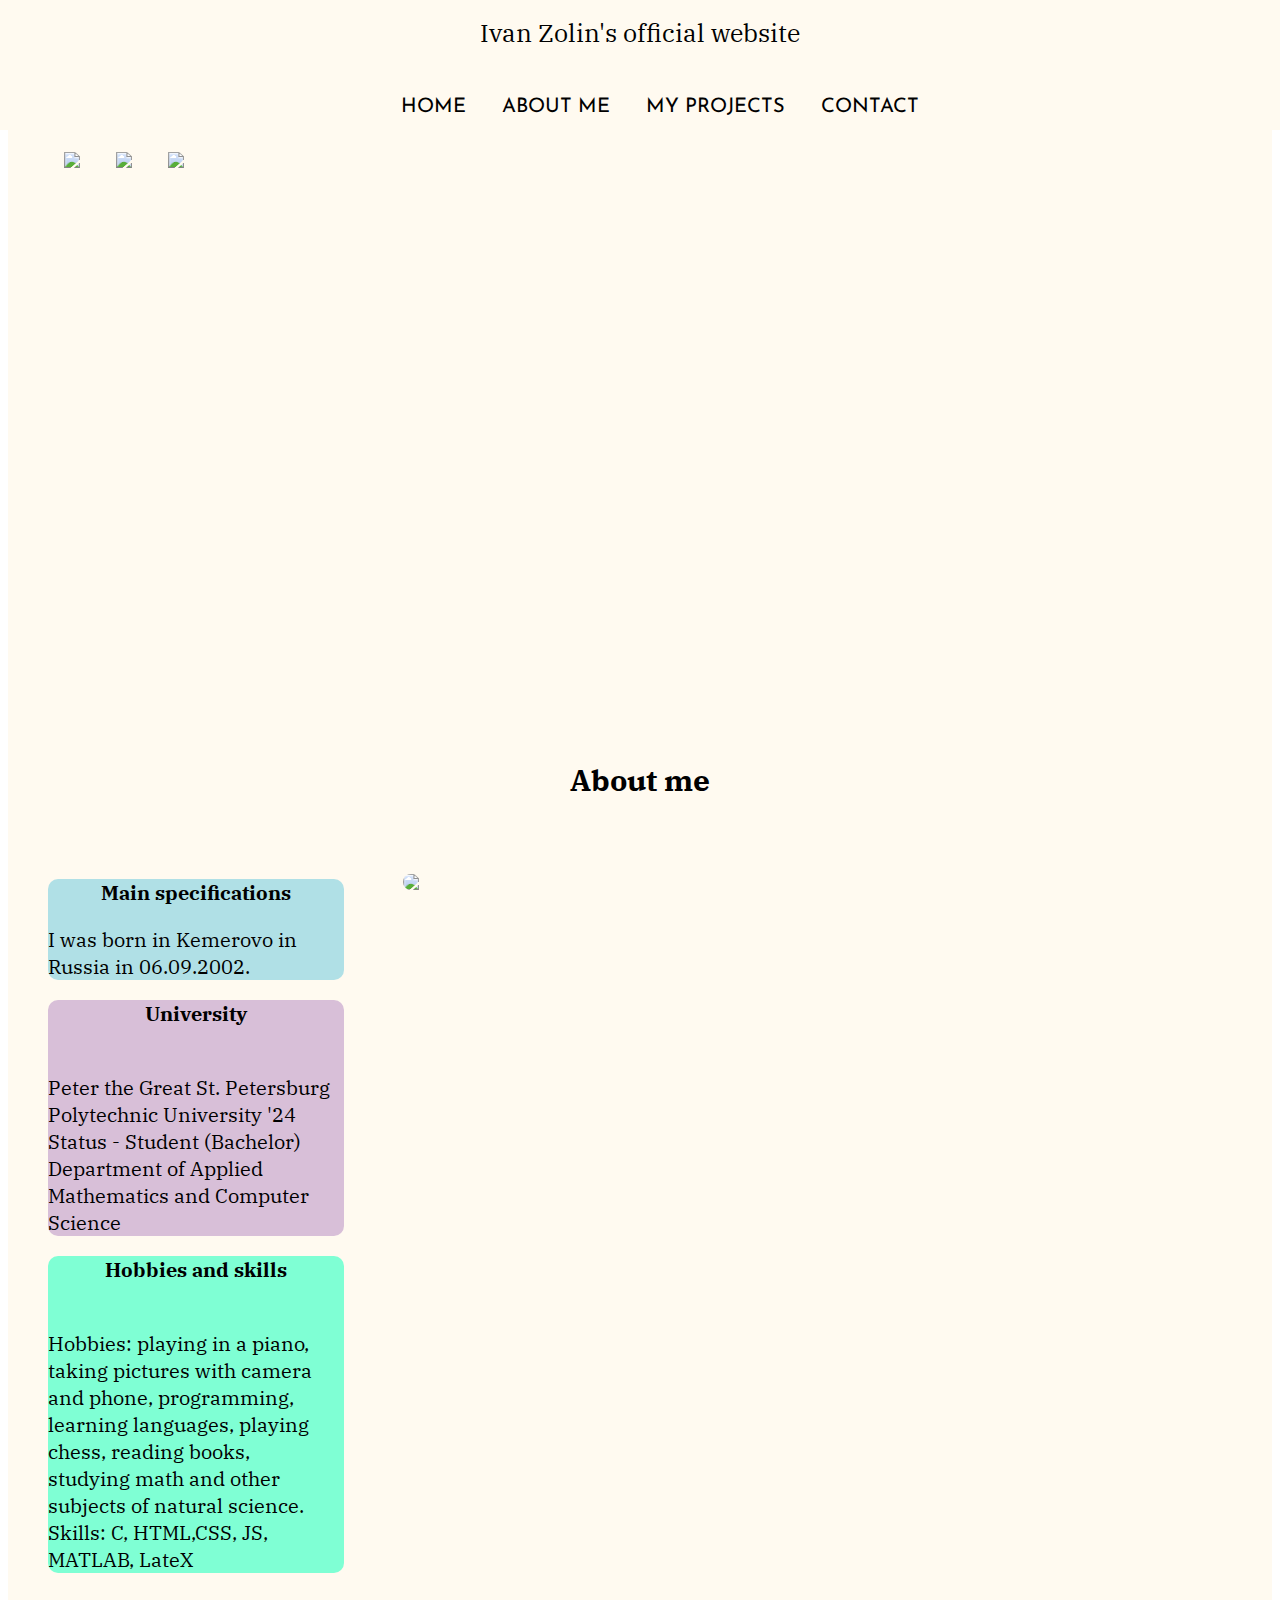
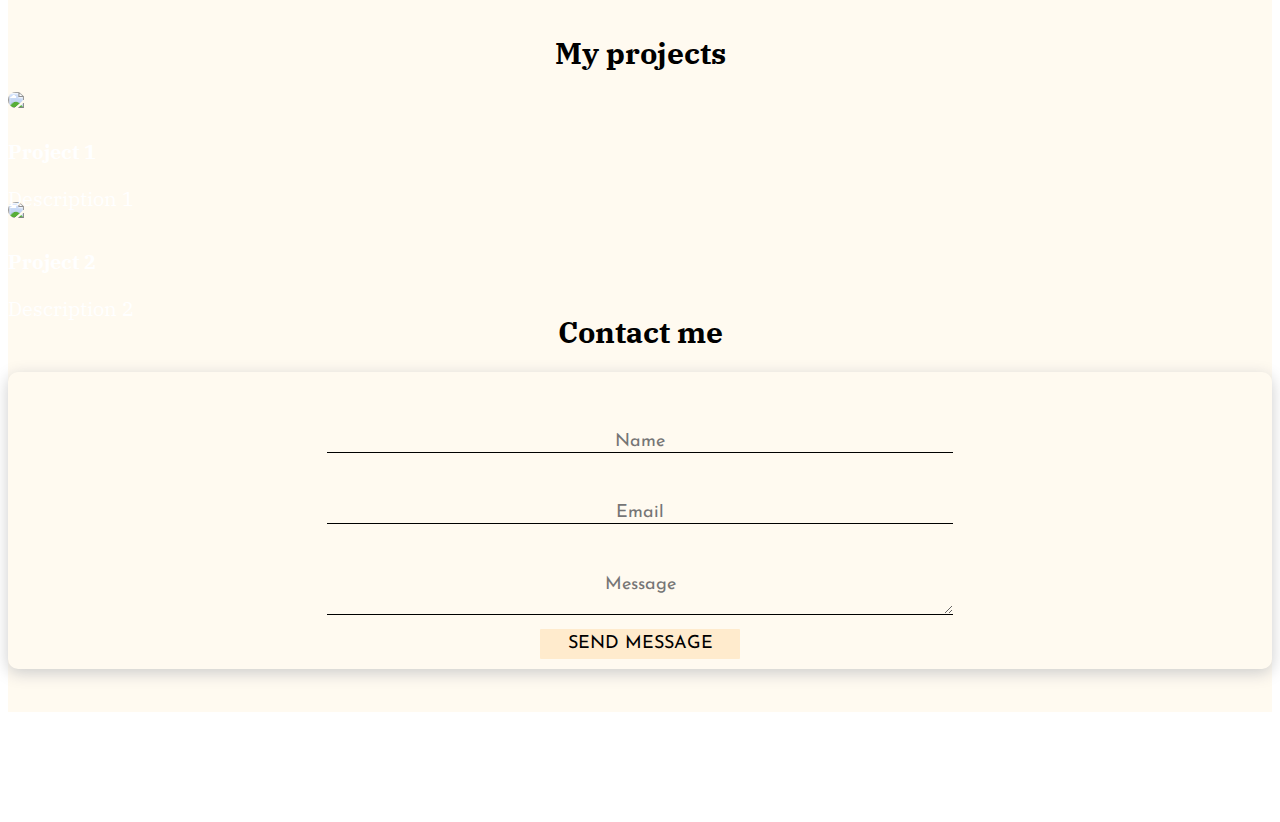
==== index.html @ 439a986a "first commit" ====
<!DOCTYPE html>
<html lang="en">
<head>
    <meta charset="UTF-8">
    <link rel="stylesheet" href="style.css">
    <title>Ivan Zolin</title>
    <link rel="preconnect" href="https://fonts.googleapis.com">
    <link rel="preconnect" href="https://fonts.gstatic.com" crossorigin>
    <link href="https://fonts.googleapis.com/css2?family=Josefin+Sans:wght@200;400&display=swap" rel="stylesheet">
    <link href="https://fonts.googleapis.com/css2?family=Josefin+Sans:wght@200;400&family=Red+Hat+Display&display=swap" rel="stylesheet">
    <link href="https://fonts.googleapis.com/css2?family=IBM+Plex+Serif:wght@300&family=Josefin+Sans:wght@200;400&family=Red+Hat+Display&display=swap" rel="stylesheet">
    <link rel="preconnect" href="https://fonts.googleapis.com">
    <link rel="preconnect" href="https://fonts.gstatic.com" crossorigin>
    <link href="https://fonts.googleapis.com/css2?family=IBM+Plex+Serif:ital,wght@1,600&family=Josefin+Sans:wght@200;400&family=Red+Hat+Display&display=swap" rel="stylesheet">
    <link href="https://fonts.googleapis.com/css2?family=IBM+Plex+Serif:ital,wght@1,600&family=Josefin+Sans:wght@200;400&family=Merriweather&family=Red+Hat+Display&display=swap" rel="stylesheet">
</head>
<body>

<!--<h2>About me</h2>-->
<div class="wrapper">
    <section class = "header lock-padding">
        <!--    <h1 >Ivan Zolin's official website</h1>-->
        <div class = "name-link">
            <li><a data-goto=".cover-image" href="">Ivan Zolin's official website</a></li>
        </div>

        <nav>
            <div class="nav-links">
                <ul>
                    <li><a data-goto=".cover-image" href = "#">HOME</a></li>
                    <li><a data-goto=".about-me" href = "#" class="about link">ABOUT ME</a></li>
                    <li><a data-goto=".my-projects" href = "#">MY PROJECTS</a></li>
                    <li><a data-goto=".contact-me" href = "#">CONTACT</a></li>
                </ul>
            </div>
        </nav>
        <hr class="hr-line">
    </section>
    <section class="cover-image">
        <div class="social-networks">
            <ul>
                <li><a href = "https://github.com/IMZolin"><img src="images/github.png" width="30"/></a></li>
                <li><a href = "https://www.instagram.com/zolin5269/" ><img src = "images/instagram.png" width="30"/></a></li>
                <li><a href = "https://twitter.com/zolin5269"><img src="images/twitter.png" width="30"></a></li>
            </ul>
        </div>
    </section>
    <section class="about-me">
        <h1 class="title-about-me"> About me </h1>
        <div class="inf-about">
        <img class="img-sea" src="images/sea.jpg" width="70%%" align="right" />
                <div class="born">
                    <h3 class="about-me-born">Main specifications</h3>
                I was born in Kemerovo in Russia in 06.09.2002.
                </div>
                <div class="university">
                    <h3 class="about-me-university">University</h3>
                <br/>Peter the Great St. Petersburg Polytechnic University '24<br/>Status - Student (Bachelor)<br/>Department of Applied Mathematics and Computer Science
                </div>
                <div class="hobbies-skills">
                    <h3 class="about-me-hobbies-skills">Hobbies and skills</h3>
                    <br/>
                    Hobbies: playing in a piano, taking pictures with camera and phone, programming,
                    <br/>
                    learning languages, playing chess, reading books,
                    <br/>
                    studying math and other subjects of natural science.
                    <br/>
                    Skills: C, HTML,CSS, JS, MATLAB, LateX
                </div>
        </div>

    </section>
    <section class="my-projects">
        <h1 class="title-my-projects"> My projects </h1>
        <div class="name-my-projects">
            <div class="name-my-projects freelancer">
                <img class="img-projects freelancer" src="images/freelancer.jpg" />
                <div class ="img-projects_overlay freelancer">
                    <div class = "title-projects freelancer" >Project 1</div>
                    <p class = "description-projects freelancer">Description 1</p>
                </div>
            </div>

            <div class="name-my-projects engine">
                <img class="img-projects engine" src="images/engine.jpg"  />
                <div class ="img-projects_overlay engine">
                    <div class = "title-projects engine" >Project 2</div>
                    <p class = "description-projects engine">Description 2</p>
                </div>
            </div>
        </div>
    </section>
    <section class="contact-me">
        <h1 class="title-contact-me"> Contact me </h1>
        <div class="box">
            <form>
                <input type="text" name="name" class="form-control" placeholder="Name" required="required">
                <label class="form-label">Enter your name</label><br/>
                <input type="email" name="email" class="form-control" placeholder="Email"  required="required">
                <label class="form-label">Enter your email</label><br/>
                <textarea name="message" class="form-control" placeholder="Message" required="required"></textarea>
                <label class="form-label">Message</label><br/>
                <input type="submit" name="" class="form-control submit" value="SEND MESSAGE">
            </form>
        </div>
    </section>
</div>



<script src="script.js"></script>
</body>
</html>
---- style.css ----
/******************************************************* Home **********************************************/

body.lock{
    overflow: hidden;
}
.wrapper{
    background-color: floralwhite;
}

.name-link{
    text-align: center;
}
.name-link li{
    list-style: none;

    display: inline-block;
    padding: 1rem;

}
.name-link li a{
    color: black;
    text-decoration: none;
    font-size: 25px;
    font-family: 'IBM Plex Serif', serif;
    padding: 10px;
}

.header{
    top:0;
    left:0;
    height: 130px;
    width: 100%;
    position: fixed;
   background-color: floralwhite;
}
.nav-links{
    text-align: center;
    width:100%;
}
.nav-links ul li{
    list-style: none;

    display: inline-block;
    padding: 1rem;
}

.nav-links ul li a{
    color: black;
    text-decoration: none;
    font-size: 20px;
    font-family: 'Josefin Sans', serif;
}

.nav-links ul li::after{
    content:'';
    width: 0%;
    height: 2px;
    background: black;
    display:block;
    margin:auto;
    transition:0.5s;
}

.nav-links ul li:hover:after{
    width: 100%;
}

.hr-line {

    padding: 0;
    height: 0;
    border: none;

}
.cover-image
{
    background: url("images/cover.jpg");
    background-position: center;
    background-attachment: fixed;

    /*-webkit-background-size: cover;*/
    -moz-background-size: cover;
    -o-background-size: cover;
    background-size: cover;
    display:flex;
    margin-top: 120px;

    height: 620px;
    width:100%;
    left: 0;
    right: 0;
}

/******************************************************* About me **********************************************/
.social-networks{
    /*text-align: center;*/
    bottom:10px;
}
.social-networks ul li{
    list-style: none;
    display: inline-block;
    padding: 1rem;
}

.about-me{
    background-color: floralwhite;

}

.title-about-me{
    color: black;
    text-align: center;
    font-family: 'IBM Plex Serif',serif;
    font-size:30px;
}
.about-me-born{
    color: black;
    text-align: center;
    font-family: 'IBM Plex Serif',serif;
    font-size:20px;
}
.about-me-university{
    color: black;
    text-align: center;
    font-family: 'IBM Plex Serif',serif;
    font-size:20px;
}

.about-me-hobbies-skills{
    color: black;
    text-align: center;
    font-family: 'IBM Plex Serif',serif;
    font-size:20px;
}

.inf-about{
    font-size:20px;
    font-family: 'IBM Plex Serif',serif;
    padding: 40px;

}

.img-sea{
    margin-top: 15px;
    border-radius: 10px;
}
.inf-about .born{
    background-color: powderblue;
    border-radius: 10px;
    width: 25%;
}
.inf-about .university{
    background-color: thistle;
    border-radius: 10px;
    width: 25%;
}

.inf-about .hobbies-skills{
    background-color: aquamarine;
    border-radius: 10px;
    width: 25%;
}

/******************************************************* My projects **********************************************/
.title-my-projects{
    display: block;
    color: black;
    text-align: center;
    font-family: 'IBM Plex Serif',serif;
    font-size:30px;
}

.img-projects{
    display: block;
    width:50%;
    border-radius: 10px;
}

.title-projects{
    font-weight: bold;
    display: block;
    color: white;
    font-family: 'IBM Plex Serif', serif;
    font-size:20px;
}

/*.img-projects_overlay{
    position: absolute;
    background: rgba(0, 0, 0, 0.6);
    border-radius: 10px;
    width: 50%;
    top:0;
    left: 0;
    !*height: 100%;*!
    color: #ffffff;
    font-family: 'IBM Plex Serif', sans-serif;
    display: flex;
    flex-direction: column;
    align-items: center;
    justify-content: center;
    opacity: 0;
    transition: opacity 0.8s;
}*/
.img-projects_overlay--blur{
    backdrop-filter: blur(10px);
}

.img-projects_overlay > * {
    transform: translateY(30px);
    transition: transform 0.8s;
}
.img-projects_overlay:hover > * {
    transform: translateY(0);
}
.img-projects_overlay:hover {
    opacity: 1;
}
.description-projects{
    display: block;
    color: white;
    font-family: 'IBM Plex Serif', serif;
    font-size:20px;
}


/******************************************************* Contact me **********************************************/
.title-contact-me{
    color: black;
    text-align: center;
    font-family: 'IBM Plex Serif',serif;
    font-size:30px;
}

.contact-me{
    height: 400px;
    background-color: floralwhite;
    margin-bottom: 30px;
}

form{
    text-align: center;
    
    border-radius: 10px;
    box-shadow: 0 4px 16px #ccc;
    padding: 10px;
    letter-spacing: 1px;
    margin-bottom: 30px;
}
.box{
    /*position: relative;*/
    position: relative;
    height: 450px;
}
.box .form-label{
    position: absolute;
}
.form-label{

    font-family: 'Josefin Sans', serif;
    font-size: 18px;
    /*position: absolute;*/
    pointer-events: none;
    padding: 10px 0;
    top: 0;
    z-index: -1;
    color: #9e9e9e;

}
.form-control{
    text-align: center;
    border: none;
    background: transparent;
    outline: none;
    font-family: 'Josefin Sans', serif;
    font-size: 18px;
    border-bottom: 1px solid black;
    width: 50%;
    transition: 0.8s;
    margin-top: 50px;
}
/*
.form-control:focus{
    border-bottom: 1px solid #1a73a8;
}
.form-control:focus ~.form-label{
    color: #e0e0e0;
    font-size: 12px;
    top: -18px;
}*/
.form-control textarea{
    resize: none;
}
form .submit{
    border: none;
    background-color: blanchedalmond;
    transition: 0.4s ease;
    border-radius: 1px;
    margin-top: 10px;
    width: 200px;
    height: 30px;
}

form .submit:hover{
    background-color: blanchedalmond;
    opacity: .8;
}
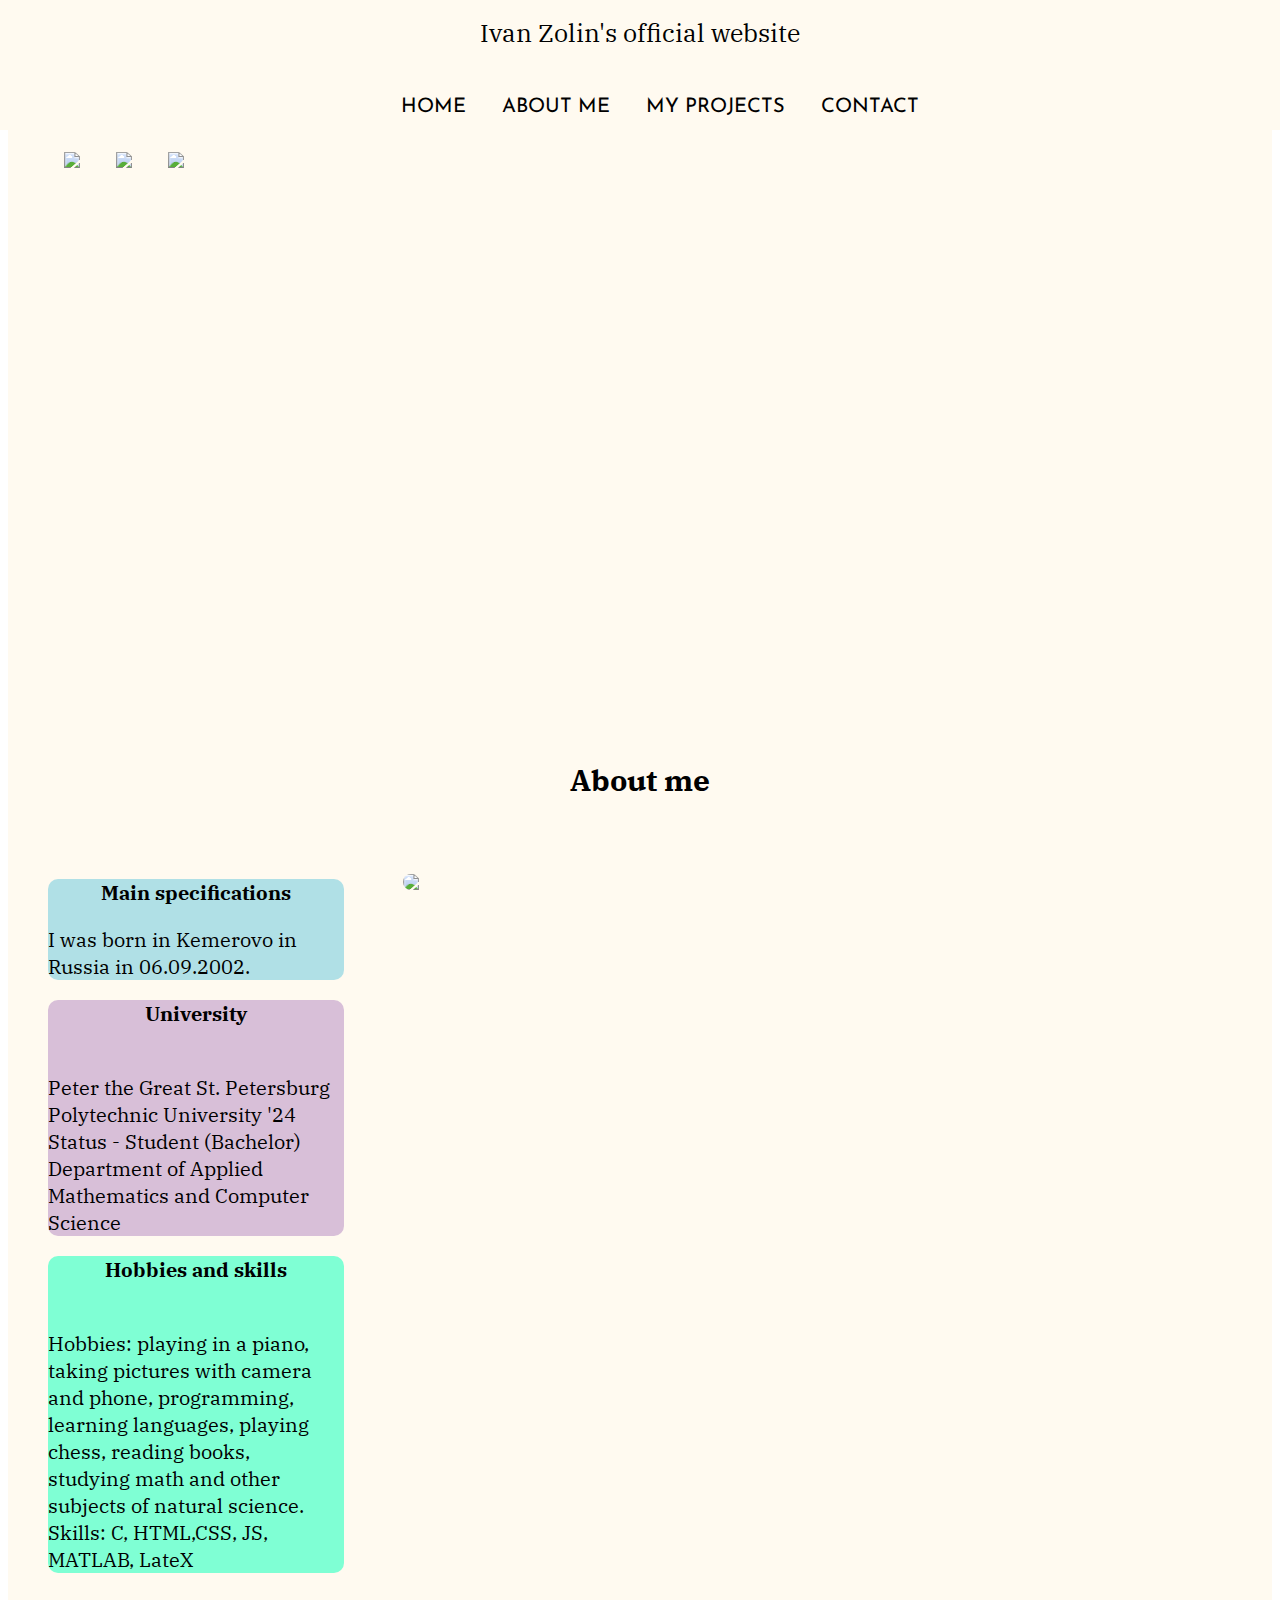
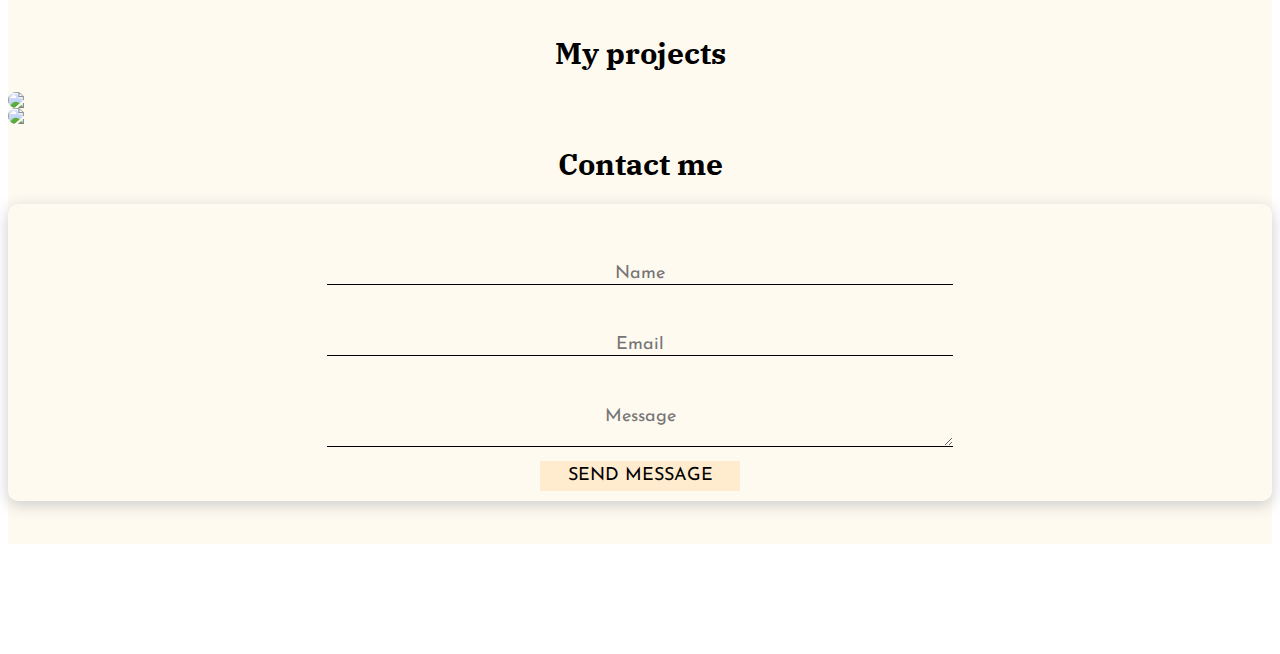
==== commit 5b96f132: "add jquery" ====
--- a/index.html
+++ b/index.html
@@ -2,6 +2,7 @@
 <html lang="en">
 <head>
     <meta charset="UTF-8">
+    <meta name="viewport" content="width=device-width">
     <link rel="stylesheet" href="style.css">
     <title>Ivan Zolin</title>
     <link rel="preconnect" href="https://fonts.googleapis.com">
@@ -23,7 +24,9 @@
         <div class = "name-link">
             <li><a data-goto=".cover-image" href="">Ivan Zolin's official website</a></li>
         </div>
-
+        <div clas="header-burger">
+            <span></span>
+        </div>
         <nav>
             <div class="nav-links">
                 <ul>
@@ -74,21 +77,8 @@
     <section class="my-projects">
         <h1 class="title-my-projects"> My projects </h1>
         <div class="name-my-projects">
-            <div class="name-my-projects freelancer">
-                <img class="img-projects freelancer" src="images/freelancer.jpg" />
-                <div class ="img-projects_overlay freelancer">
-                    <div class = "title-projects freelancer" >Project 1</div>
-                    <p class = "description-projects freelancer">Description 1</p>
-                </div>
-            </div>
-
-            <div class="name-my-projects engine">
-                <img class="img-projects engine" src="images/engine.jpg"  />
-                <div class ="img-projects_overlay engine">
-                    <div class = "title-projects engine" >Project 2</div>
-                    <p class = "description-projects engine">Description 2</p>
-                </div>
-            </div>
+            <img class="img-projects freelancer" src="images/freelancer.jpg" />
+            <img class="img-projects engine" src="images/engine.jpg"  />         
         </div>
     </section>
     <section class="contact-me">
@@ -109,6 +99,6 @@
 
 
 
-<script src="script.js"></script>
+<script src="js/scroll.js"></script>
 </body>
 </html>--- a/style.css
+++ b/style.css
@@ -65,6 +65,42 @@
     width: 100%;
 }
 
+.header-burger{
+    display:none;
+}
+
+@media(max-width: 767px)
+{
+    .header-burger{
+        display: block;
+        position: relative;
+        width:30px;
+        height:20px;
+    }
+    .header-burger span{
+        position: absolute;
+        background-color: black;
+        left:0;
+        width:100%;
+        height:2px;
+        top:9px;  
+    }
+    .header-burger:before,
+    .header-burger:after{
+        content: '';
+        background-color: black;
+        position: absolute;
+        width: 100%;
+        height:2px;
+        left:0;
+    }
+    .header-burger:before{
+        top: 0;
+    }
+    .header-burger:after{
+        bottom: 0;
+    }
+} 
 .hr-line {
 
     padding: 0;
@@ -176,51 +212,6 @@
     border-radius: 10px;
 }
 
-.title-projects{
-    font-weight: bold;
-    display: block;
-    color: white;
-    font-family: 'IBM Plex Serif', serif;
-    font-size:20px;
-}
-
-/*.img-projects_overlay{
-    position: absolute;
-    background: rgba(0, 0, 0, 0.6);
-    border-radius: 10px;
-    width: 50%;
-    top:0;
-    left: 0;
-    !*height: 100%;*!
-    color: #ffffff;
-    font-family: 'IBM Plex Serif', sans-serif;
-    display: flex;
-    flex-direction: column;
-    align-items: center;
-    justify-content: center;
-    opacity: 0;
-    transition: opacity 0.8s;
-}*/
-.img-projects_overlay--blur{
-    backdrop-filter: blur(10px);
-}
-
-.img-projects_overlay > * {
-    transform: translateY(30px);
-    transition: transform 0.8s;
-}
-.img-projects_overlay:hover > * {
-    transform: translateY(0);
-}
-.img-projects_overlay:hover {
-    opacity: 1;
-}
-.description-projects{
-    display: block;
-    color: white;
-    font-family: 'IBM Plex Serif', serif;
-    font-size:20px;
-}
 
 
 /******************************************************* Contact me **********************************************/
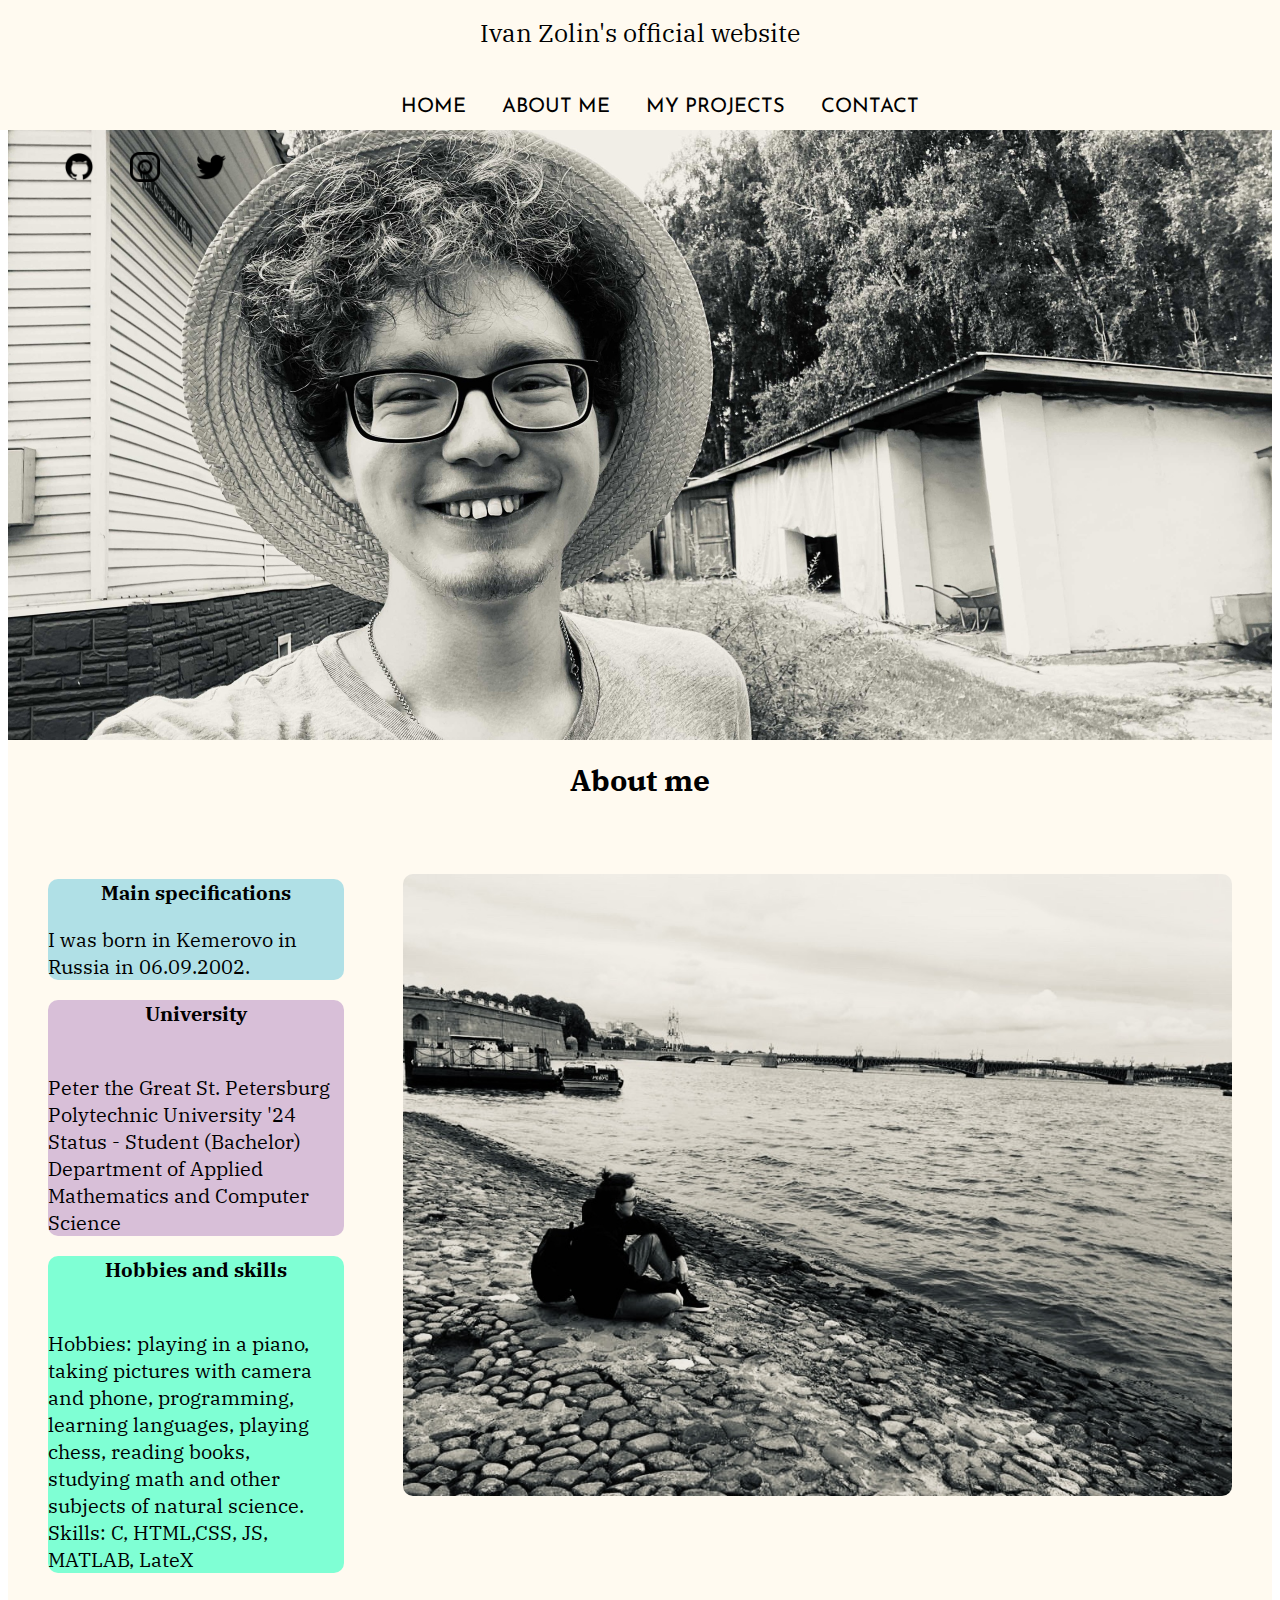
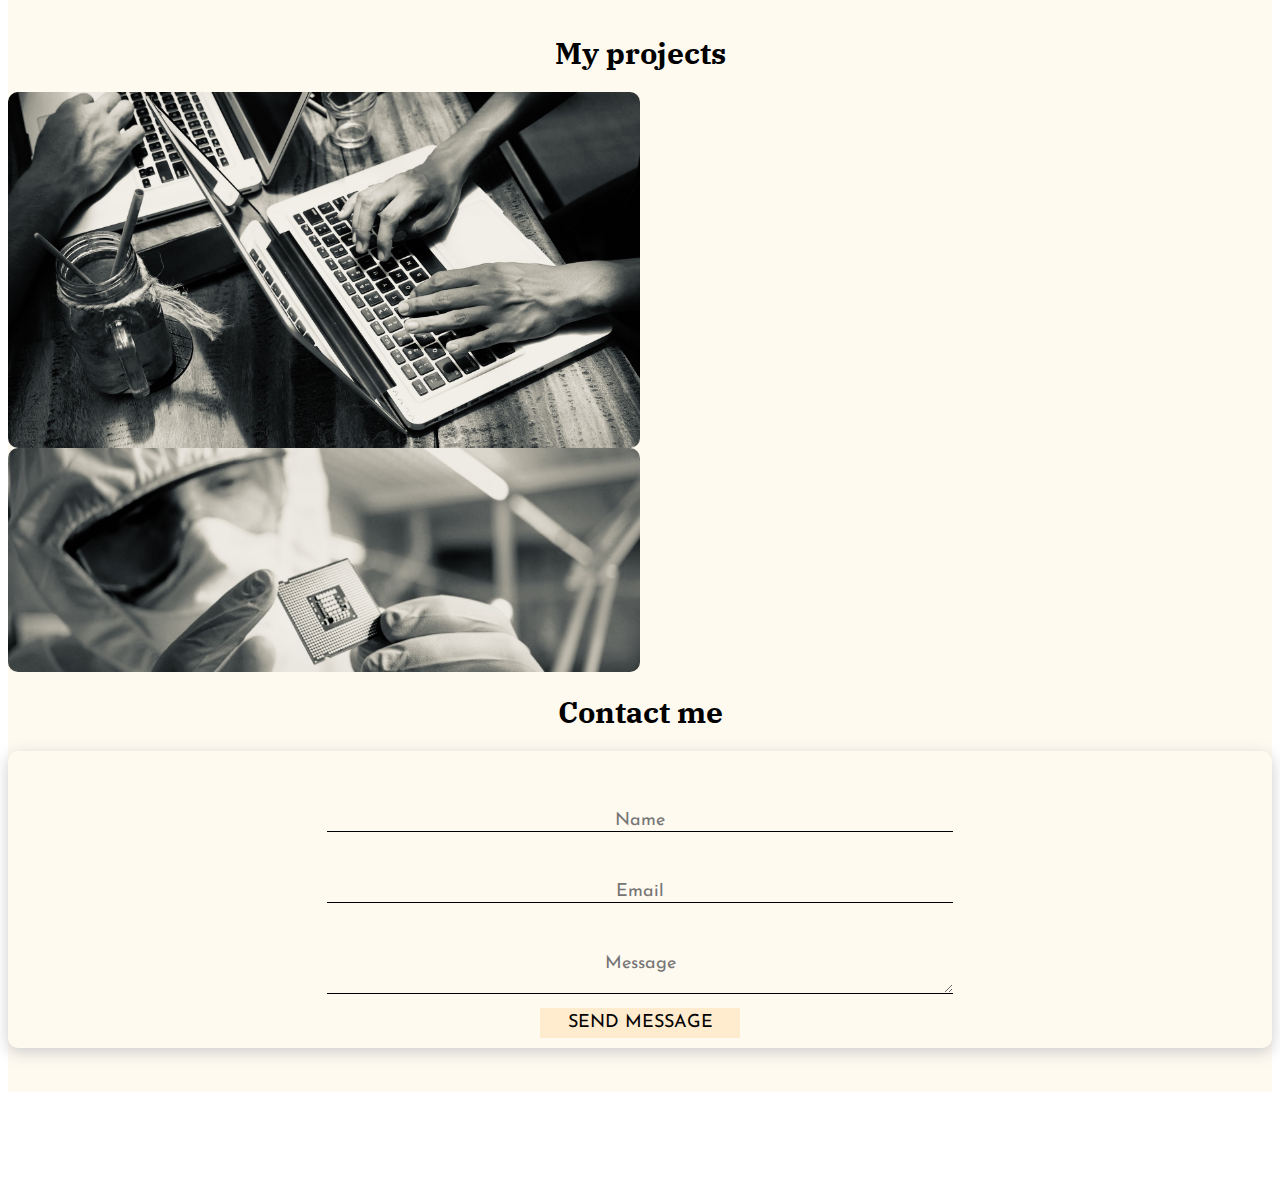
==== commit 13dea489: "Add style.css file" ====
--- a/index.html
+++ b/index.html
@@ -3,7 +3,7 @@
 <head>
     <meta charset="UTF-8">
     <meta name="viewport" content="width=device-width">
-    <link rel="stylesheet" href="style.css">
+    <link rel="stylesheet" href="css/style.css">
     <title>Ivan Zolin</title>
     <link rel="preconnect" href="https://fonts.googleapis.com">
     <link rel="preconnect" href="https://fonts.gstatic.com" crossorigin>
@@ -39,7 +39,7 @@
         </nav>
         <hr class="hr-line">
     </section>
-    <section class="cover-image">
+    <section class="cover-image" style="background-image: url(images/cover.jpg);">
         <div class="social-networks">
             <ul>
                 <li><a href = "https://github.com/IMZolin"><img src="images/github.png" width="30"/></a></li>
--- a/css/style.css
+++ b/css/style.css
@@ -0,0 +1,286 @@
+/******************************************************* Home **********************************************/
+body.lock {
+  overflow: hidden;
+}
+
+.wrapper {
+  background-color: floralwhite;
+}
+
+.name-link {
+  text-align: center;
+}
+
+.name-link li {
+  list-style: none;
+  display: inline-block;
+  padding: 1rem;
+}
+
+.name-link li a {
+  color: black;
+  text-decoration: none;
+  font-size: 25px;
+  font-family: 'IBM Plex Serif', serif;
+  padding: 10px;
+}
+
+.header {
+  top: 0;
+  left: 0;
+  height: 130px;
+  width: 100%;
+  position: fixed;
+  background-color: floralwhite;
+}
+
+.nav-links {
+  text-align: center;
+  width: 100%;
+}
+
+.nav-links ul li {
+  list-style: none;
+  display: inline-block;
+  padding: 1rem;
+}
+
+.nav-links ul li a {
+  color: black;
+  text-decoration: none;
+  font-size: 20px;
+  font-family: 'Josefin Sans', serif;
+}
+
+.nav-links ul li::after {
+  content: '';
+  width: 0%;
+  height: 2px;
+  background: black;
+  display: block;
+  margin: auto;
+  -webkit-transition: 0.5s;
+  transition: 0.5s;
+}
+
+.nav-links ul li:hover:after {
+  width: 100%;
+}
+
+.header-burger {
+  display: none;
+}
+
+@media (max-width: 767px) {
+  .header-burger {
+    display: block;
+    position: relative;
+    width: 30px;
+    height: 20px;
+  }
+  .header-burger span {
+    position: absolute;
+    background-color: black;
+    left: 0;
+    width: 100%;
+    height: 2px;
+    top: 9px;
+  }
+  .header-burger:before, .header-burger:after {
+    content: '';
+    background-color: black;
+    position: absolute;
+    width: 100%;
+    height: 2px;
+    left: 0;
+  }
+  .header-burger:before {
+    top: 0;
+  }
+  .header-burger:after {
+    bottom: 0;
+  }
+}
+
+.hr-line {
+  padding: 0;
+  height: 0;
+  border: none;
+}
+
+.cover-image {
+  background-position: center;
+  background-attachment: fixed;
+  /*-webkit-background-size: cover;*/
+  background-size: cover;
+  display: -webkit-box;
+  display: -ms-flexbox;
+  display: flex;
+  margin-top: 120px;
+  height: 620px;
+  width: 100%;
+  left: 0;
+  right: 0;
+}
+
+/******************************************************* About me **********************************************/
+.social-networks {
+  /*text-align: center;*/
+  bottom: 10px;
+}
+
+.social-networks ul li {
+  list-style: none;
+  display: inline-block;
+  padding: 1rem;
+}
+
+.about-me {
+  background-color: floralwhite;
+}
+
+.title-about-me {
+  color: black;
+  text-align: center;
+  font-family: 'IBM Plex Serif',serif;
+  font-size: 30px;
+}
+
+.about-me-born, .about-me-university, .about-me-hobbies-skills {
+  color: black;
+  text-align: center;
+  font-family: 'IBM Plex Serif',serif;
+  font-size: 20px;
+}
+
+.inf-about {
+  font-size: 20px;
+  font-family: 'IBM Plex Serif',serif;
+  padding: 40px;
+}
+
+.img-sea {
+  margin-top: 15px;
+  border-radius: 10px;
+}
+
+.inf-about .born {
+  background-color: powderblue;
+  border-radius: 10px;
+  width: 25%;
+}
+
+.inf-about .university {
+  background-color: thistle;
+  border-radius: 10px;
+  width: 25%;
+}
+
+.inf-about .hobbies-skills {
+  background-color: aquamarine;
+  border-radius: 10px;
+  width: 25%;
+}
+
+/******************************************************* My projects **********************************************/
+.title-my-projects {
+  display: block;
+  color: black;
+  text-align: center;
+  font-family: 'IBM Plex Serif',serif;
+  font-size: 30px;
+}
+
+.img-projects {
+  display: block;
+  width: 50%;
+  border-radius: 10px;
+}
+
+/******************************************************* Contact me **********************************************/
+.title-contact-me {
+  color: black;
+  text-align: center;
+  font-family: 'IBM Plex Serif',serif;
+  font-size: 30px;
+}
+
+.contact-me {
+  height: 400px;
+  background-color: floralwhite;
+  margin-bottom: 30px;
+}
+
+form {
+  text-align: center;
+  border-radius: 10px;
+  -webkit-box-shadow: 0 4px 16px #ccc;
+          box-shadow: 0 4px 16px #ccc;
+  padding: 10px;
+  letter-spacing: 1px;
+  margin-bottom: 30px;
+}
+
+.box {
+  /*position: relative;*/
+  position: relative;
+  height: 450px;
+}
+
+.box .form-label {
+  position: absolute;
+}
+
+.form-label {
+  font-family: 'Josefin Sans', serif;
+  font-size: 18px;
+  /*position: absolute;*/
+  pointer-events: none;
+  padding: 10px 0;
+  top: 0;
+  z-index: -1;
+  color: #9e9e9e;
+}
+
+.form-control {
+  text-align: center;
+  border: none;
+  background: transparent;
+  outline: none;
+  font-family: 'Josefin Sans', serif;
+  font-size: 18px;
+  border-bottom: 1px solid black;
+  width: 50%;
+  -webkit-transition: 0.8s;
+  transition: 0.8s;
+  margin-top: 50px;
+}
+
+.form-control textarea {
+  resize: none;
+}
+
+/*
+  .form-control:focus{
+      border-bottom: 1px solid #1a73a8;
+  }
+  .form-control:focus ~.form-label{
+      color: #e0e0e0;
+      font-size: 12px;
+      top: -18px;
+  }*/
+form .submit {
+  border: none;
+  background-color: blanchedalmond;
+  -webkit-transition: 0.4s ease;
+  transition: 0.4s ease;
+  border-radius: 1px;
+  margin-top: 10px;
+  width: 200px;
+  height: 30px;
+}
+
+form .submit:hover {
+  background-color: blanchedalmond;
+  opacity: .8;
+}
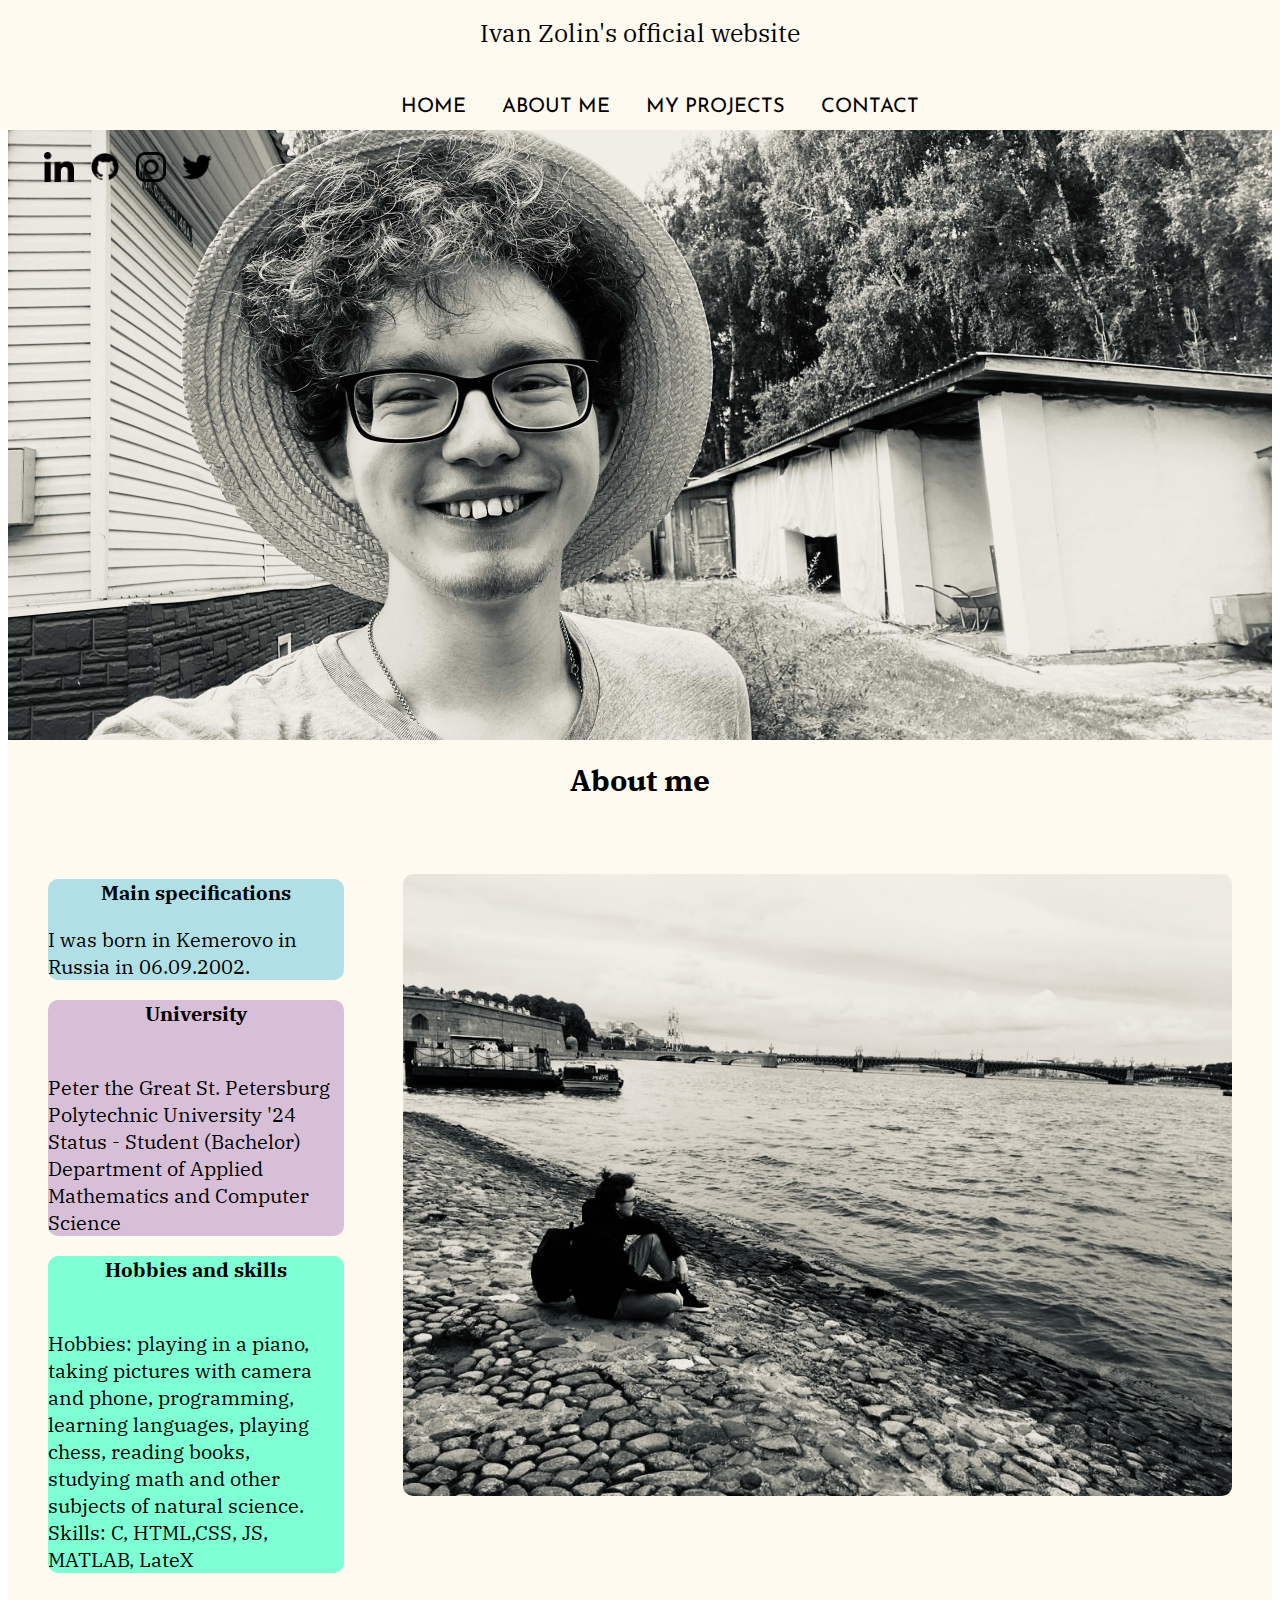
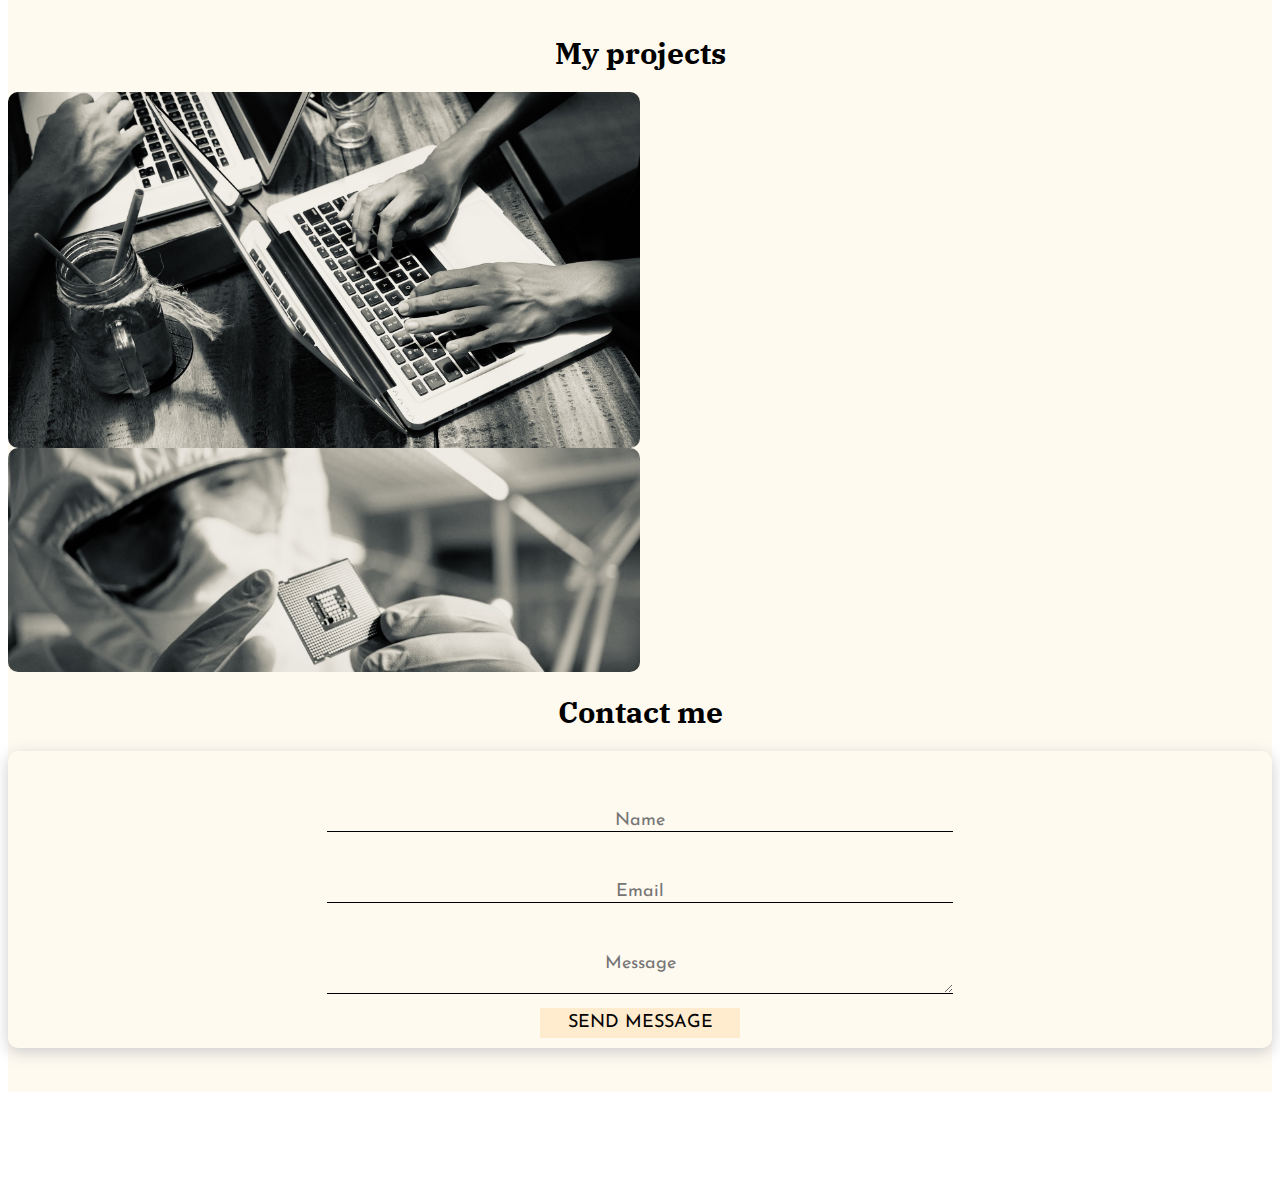
==== commit 020f7186: "Add link Linkedin" ====
--- a/index.html
+++ b/index.html
@@ -42,6 +42,7 @@
     <section class="cover-image" style="background-image: url(images/cover.jpg);">
         <div class="social-networks">
             <ul>
+                <li><a href = "https://www.linkedin.com/in/ivan-zolin-4474b0233/"><img src="images/linkedin.png" width="30"/></a></li>
                 <li><a href = "https://github.com/IMZolin"><img src="images/github.png" width="30"/></a></li>
                 <li><a href = "https://www.instagram.com/zolin5269/" ><img src = "images/instagram.png" width="30"/></a></li>
                 <li><a href = "https://twitter.com/zolin5269"><img src="images/twitter.png" width="30"></a></li>
--- a/css/style.css
+++ b/css/style.css
@@ -72,6 +72,9 @@
 }
 
 @media (max-width: 767px) {
+  .nav-links ul li {
+    display: none;
+  }
   .header-burger {
     display: block;
     position: relative;
@@ -84,7 +87,7 @@
     left: 0;
     width: 100%;
     height: 2px;
-    top: 9px;
+    top: 10px;
   }
   .header-burger:before, .header-burger:after {
     content: '';
@@ -130,6 +133,7 @@
 }
 
 .social-networks ul li {
+  margin-left: -20px;
   list-style: none;
   display: inline-block;
   padding: 1rem;
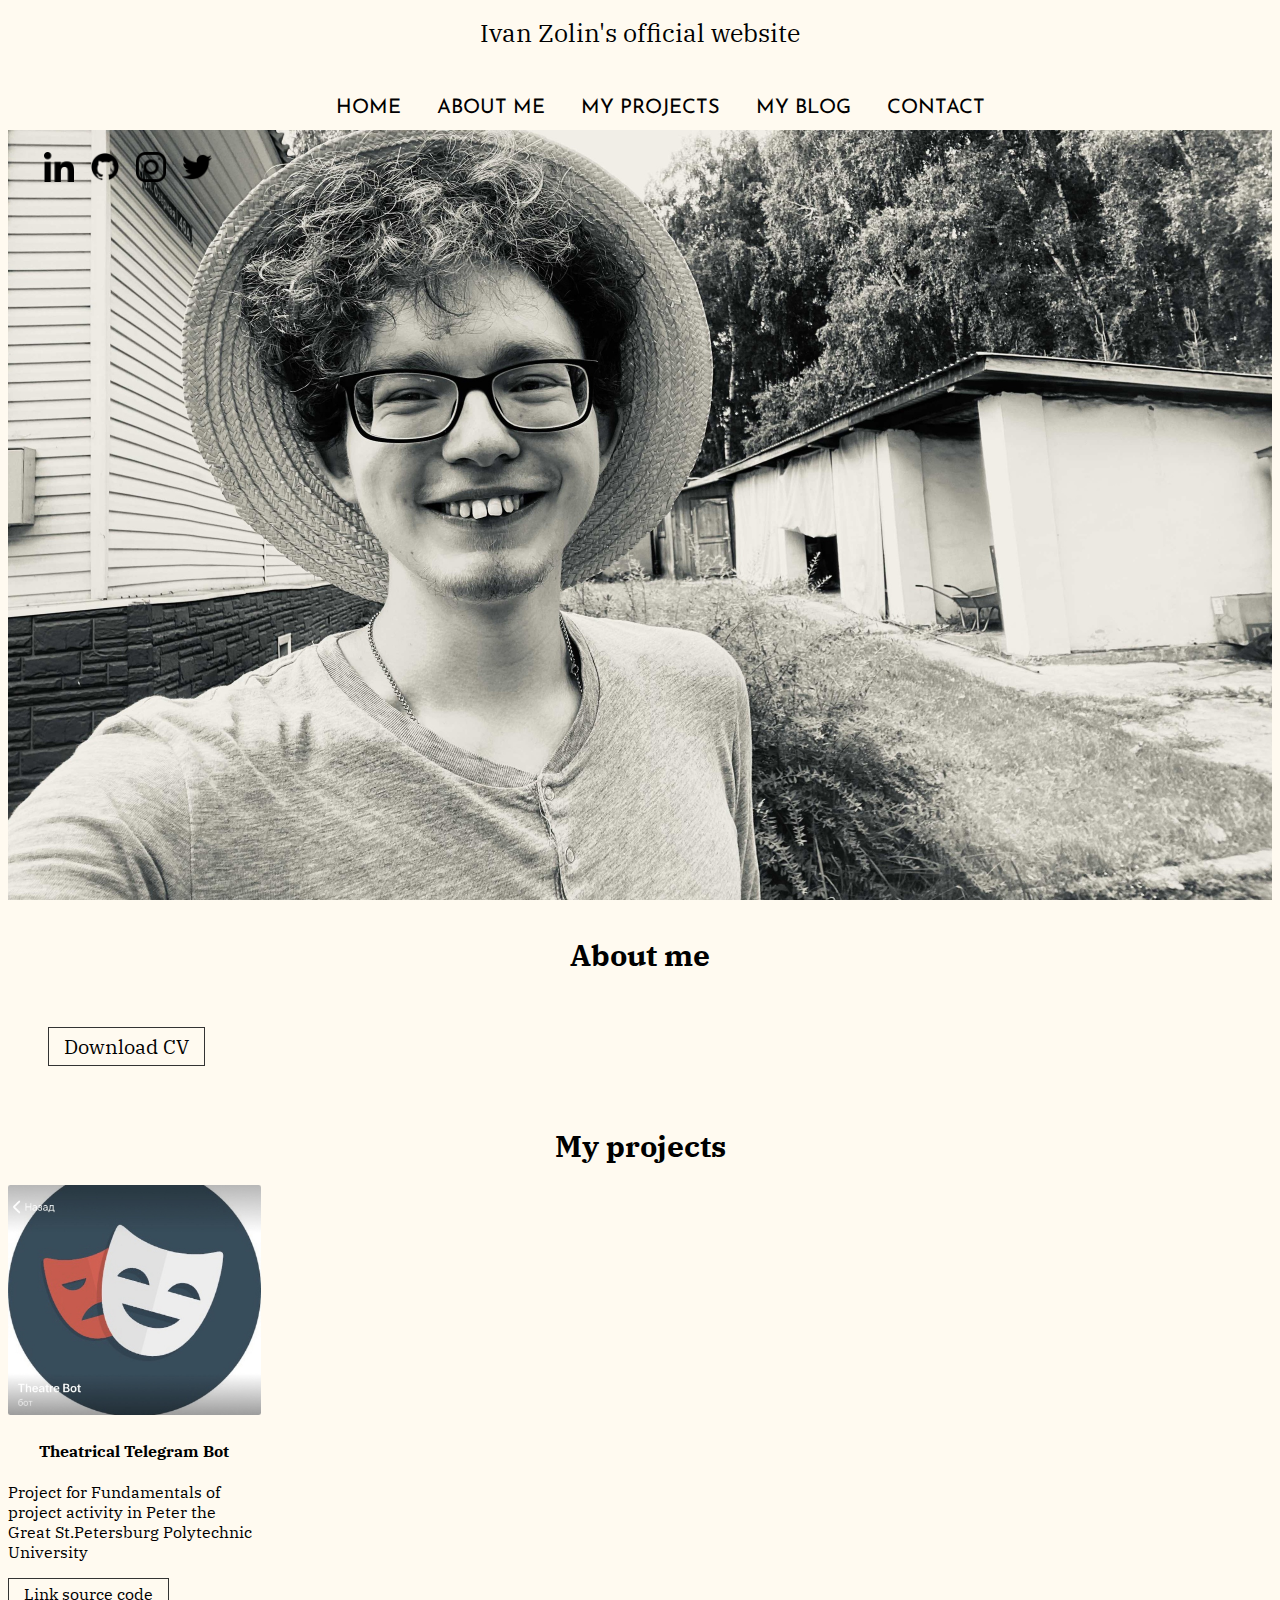
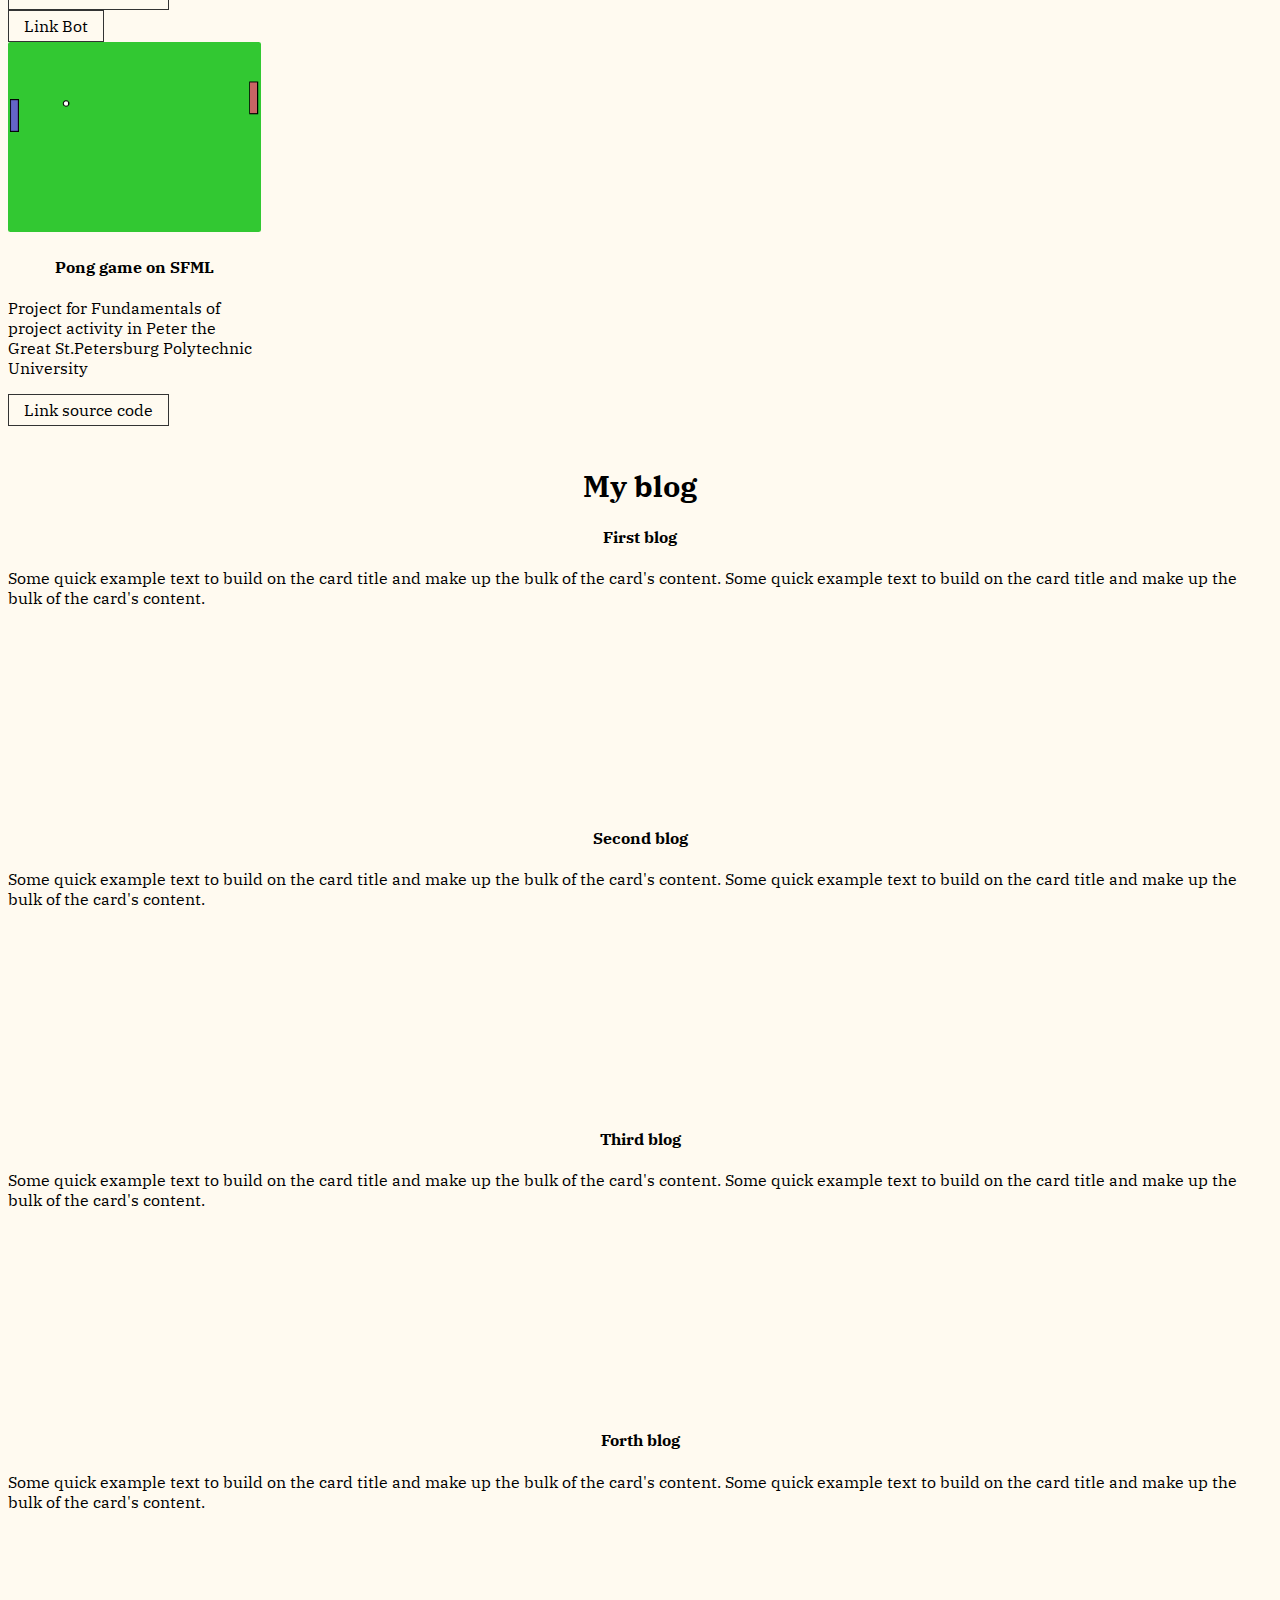
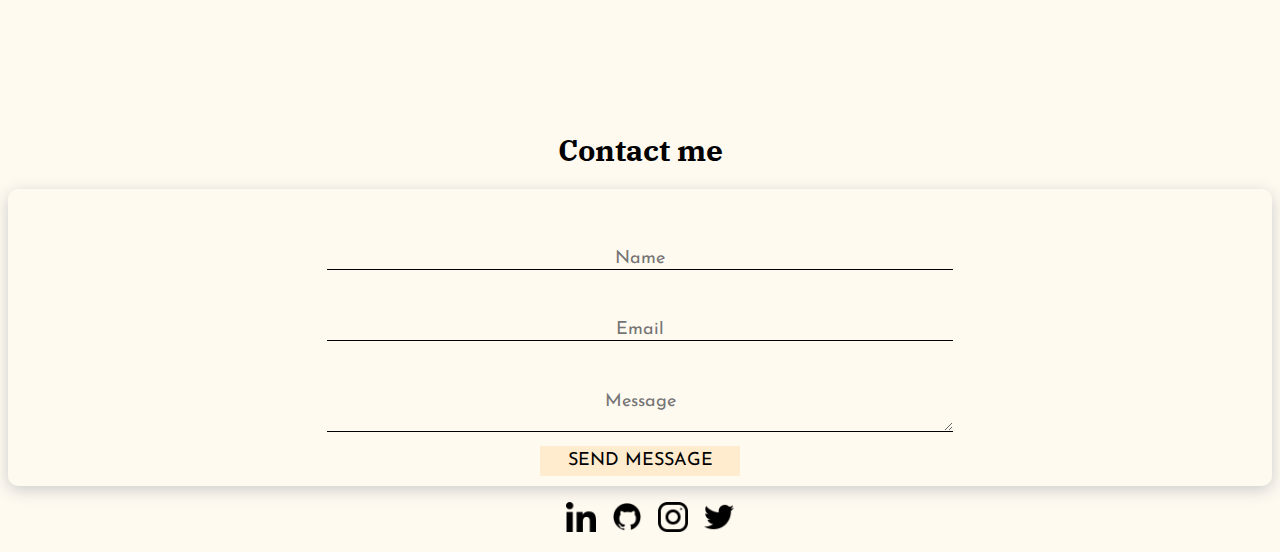
==== commit de0b2ccd: "Add blog part of lending website. Add and change the website content" ====
--- a/index.html
+++ b/index.html
@@ -24,7 +24,7 @@
         <div class = "name-link">
             <li><a data-goto=".cover-image" href="">Ivan Zolin's official website</a></li>
         </div>
-        <div clas="header-burger">
+        <div class="header-burger">
             <span></span>
         </div>
         <nav>
@@ -33,6 +33,7 @@
                     <li><a data-goto=".cover-image" href = "#">HOME</a></li>
                     <li><a data-goto=".about-me" href = "#" class="about link">ABOUT ME</a></li>
                     <li><a data-goto=".my-projects" href = "#">MY PROJECTS</a></li>
+                    <li><a data-goto=".my-blog" href = "#">MY BLOG</a></li>
                     <li><a data-goto=".contact-me" href = "#">CONTACT</a></li>
                 </ul>
             </div>
@@ -52,34 +53,98 @@
     <section class="about-me">
         <h1 class="title-about-me"> About me </h1>
         <div class="inf-about">
-        <img class="img-sea" src="images/sea.jpg" width="70%%" align="right" />
-                <div class="born">
-                    <h3 class="about-me-born">Main specifications</h3>
-                I was born in Kemerovo in Russia in 06.09.2002.
-                </div>
-                <div class="university">
-                    <h3 class="about-me-university">University</h3>
-                <br/>Peter the Great St. Petersburg Polytechnic University '24<br/>Status - Student (Bachelor)<br/>Department of Applied Mathematics and Computer Science
-                </div>
-                <div class="hobbies-skills">
-                    <h3 class="about-me-hobbies-skills">Hobbies and skills</h3>
-                    <br/>
-                    Hobbies: playing in a piano, taking pictures with camera and phone, programming,
-                    <br/>
-                    learning languages, playing chess, reading books,
-                    <br/>
-                    studying math and other subjects of natural science.
-                    <br/>
-                    Skills: C, HTML,CSS, JS, MATLAB, LateX
-                </div>
+            <a href="https://github.com/IMZolin/Theatrical-Telegram-bot" class="btn-success">Download CV</a><br>
+            <!--<img class="img-sea" src="images/about.jpg" align="right" />-->
         </div>
-
     </section>
     <section class="my-projects">
         <h1 class="title-my-projects"> My projects </h1>
-        <div class="name-my-projects">
-            <img class="img-projects freelancer" src="images/freelancer.jpg" />
-            <img class="img-projects engine" src="images/engine.jpg"  />         
+        <div class="container-mt-3">
+            <span class="row">
+                <div class="col-lg-4-mt-4">
+                    <div class="card">
+                        <img class="card-img-top" src="images/bot.jpg" alt="Card image">
+                        <div class="card-body">
+                            <h4 class="card-title">Theatrical Telegram Bot</h4>
+                            <p class="card-text">Project for Fundamentals of project activity in Peter the Great St.Petersburg Polytechnic University </p>
+                            <div class="text-center">
+                                <a href="https://github.com/IMZolin/Theatrical-Telegram-bot" class="btn-success">Link source code</a><br>
+                                <a href="#" class="btn-success">Link Bot</a>
+                            </div>
+                        </div>
+                    </div>
+                </div>
+                <div class="col-lg-4-mt-4">
+                    <div class="card">
+                        <img class="card-img-top" src="images/pong.png" alt="Card image">
+                        <div class="card-body">
+                            <h4 class="card-title">Pong game on SFML</h4>
+                            <p class="card-text">Project for Fundamentals of project activity in Peter the Great St.Petersburg Polytechnic University </p>
+                            <div class="text-center">
+                                <a href="https://github.com/IMZolin/Cpp_Labs/tree/master/Lab_4" class="btn-success">Link source code</a><br>
+                            </div>
+                        </div>
+                    </div>
+                </div>
+            </span>
+            <br>
+        </div>
+    </section>
+    <section class="my-blog">
+        <h1 class="title-my-blog"> My blog </h1>
+        <div class="name-my-blog">
+            <div class="container">
+                <div class="row">
+                    <div class="col-lg-4 mt-4">
+                        <div class="card servicesText">
+                            <div class="card-body">
+                                <i class="fas servicesIcon fa-clock"></i>
+                                <h4 class="card-title mt-3">First blog</h4>
+                                <p class="card-text mt-3">Some quick example text to build on the card title and make up the bulk of the card's content.
+                                    Some quick example text to build on the card title and make up the bulk of the card's content.
+                                </p>
+                            </div>
+                        </div>
+                    </div>
+                    <div class="col-lg-4 mt-4">
+                        <div class="card servicesText">
+                            <div class="card-body">
+                                <i class='fas servicesIcon fa-layer-group'></i>
+                                <h4 class="card-title mt-3">Second blog</h4>
+                                <p class="card-text mt-3">Some quick example text to build on the card title and make up the bulk of the card's content.
+                                    Some quick example text to build on the card title and make up the bulk of the card's content.
+                                </p>
+                            </div>
+                        </div>
+                    </div>
+
+                    <div class="col-lg-4 mt-4">
+                        <div class="card servicesText">
+                            <div class="card-body">
+                                <i class='far servicesIcon fa-check-circle'></i>
+                                <h4 class="card-title mt-3">Third blog</h4>
+                                <p class="card-text mt-3">Some quick example text to build on the card title and make up the bulk of the card's content.
+                                    Some quick example text to build on the card title and make up the bulk of the card's content.
+                                </p>
+                            </div>
+                        </div>
+                    </div>
+                </div>
+
+                <div class="row">
+                    <div class="col-lg-4 mt-4">
+                        <div class="card servicesText">
+                            <div class="card-body">
+                                <i class='fas servicesIcon fa-search'></i>
+                                <h4 class="card-title mt-3">Forth blog</h4>
+                                <p class="card-text mt-3">Some quick example text to build on the card title and make up the bulk of the card's content.
+                                    Some quick example text to build on the card title and make up the bulk of the card's content.
+                                </p>
+                            </div>
+                        </div>
+                    </div>
+                </div>
+            </div>
         </div>
     </section>
     <section class="contact-me">
@@ -95,6 +160,14 @@
                 <input type="submit" name="" class="form-control submit" value="SEND MESSAGE">
             </form>
         </div>
+        <div class="footer">
+            <ul>
+                <li><a href = "https://www.linkedin.com/in/ivan-zolin-4474b0233/"><img src="images/linkedin.png" width="30"/></a></li>
+                <li><a href = "https://github.com/IMZolin"><img src="images/github.png" width="30"/></a></li>
+                <li><a href = "https://www.instagram.com/zolin5269/" ><img src = "images/instagram.png" width="30"/></a></li>
+                <li><a href = "https://twitter.com/zolin5269"><img src="images/twitter.png" width="30"></a></li>
+            </ul>
+        </div>
     </section>
 </div>
 
--- a/css/style.css
+++ b/css/style.css
@@ -1,4 +1,9 @@
 /******************************************************* Home **********************************************/
+body{
+  background-color: floralwhite;
+  font-family: 'IBM Plex Serif',serif;
+}
+index,
 body.lock {
   overflow: hidden;
 }
@@ -120,13 +125,11 @@
   display: -ms-flexbox;
   display: flex;
   margin-top: 120px;
-  height: 620px;
+  height: 795px;
   width: 100%;
   left: 0;
   right: 0;
 }
-
-/******************************************************* About me **********************************************/
 .social-networks {
   /*text-align: center;*/
   bottom: 10px;
@@ -139,15 +142,21 @@
   padding: 1rem;
 }
 
+/******************************************************* About me **********************************************/
+@media (max-width: 767px) {
+  .about-me .inf-about{
+    display:none;
+  }
+}
 .about-me {
   background-color: floralwhite;
 }
-
 .title-about-me {
   color: black;
   text-align: center;
   font-family: 'IBM Plex Serif',serif;
   font-size: 30px;
+  margin-bottom: 1%;
 }
 
 .about-me-born, .about-me-university, .about-me-hobbies-skills {
@@ -164,8 +173,8 @@
 }
 
 .img-sea {
-  margin-top: 15px;
-  border-radius: 10px;
+  border-radius: 10px;
+  width: 27%;
 }
 
 .inf-about .born {
@@ -187,6 +196,37 @@
 }
 
 /******************************************************* My projects **********************************************/
+@media (max-width: 692px) {
+  .col-lg-4-mt-4{
+    width: 100%;
+  }
+}
+.col-lg-4-mt-4{
+  width: 20%;
+}
+.container-mt-3{
+  display: inline;
+  list-style: none;
+}
+.btn-success{
+  border: 1px solid #333; /* Рамка */
+  display: inline-block;
+  padding: 5px 15px; /* Поля */
+  text-decoration: none; /* Убираем подчёркивание */
+  color: #000; /* Цвет текста */
+}
+.btn-success:hover {
+  box-shadow: 0 0 5px rgba(0,0,0,0.3); /* Тень */
+  background: linear-gradient(to bottom,#ffffff , #ffffb7); /* Градиент */
+  /*color: #a00;*/
+}
+.my-projects{
+  font-family: 'IBM Plex Serif',serif;
+}
+.card-img-top{
+  border-radius: 1%;
+  width:100%;
+}
 .title-my-projects {
   display: block;
   color: black;
@@ -195,12 +235,37 @@
   font-size: 30px;
 }
 
-.img-projects {
-  display: block;
-  width: 50%;
-  border-radius: 10px;
-}
-
+/******************************************************* Blog **********************************************/
+.my-blog{
+  font-family: 'IBM Plex Serif',serif;
+}
+.title-my-blog {
+  color: black;
+  text-align: center;
+  font-family: 'IBM Plex Serif',serif;
+  font-size: 30px;
+}
+.servicesText.card {
+  height: 280px;
+  cursor: pointer;
+}
+.servicesIcon {
+  font-size: 36px;
+  text-align: center;
+  width: 100%;
+}
+.card-title {
+  text-align: center;
+}
+.card:hover .servicesIcon {
+  color: #008000;
+}
+.servicesText:hover {
+  border: 1px solid #008000;
+}
+.row{
+  display: inline;
+}
 /******************************************************* Contact me **********************************************/
 .title-contact-me {
   color: black;
@@ -212,7 +277,7 @@
 .contact-me {
   height: 400px;
   background-color: floralwhite;
-  margin-bottom: 30px;
+  /*margin-bottom: 10%;*/
 }
 
 form {
@@ -222,14 +287,14 @@
           box-shadow: 0 4px 16px #ccc;
   padding: 10px;
   letter-spacing: 1px;
-  margin-bottom: 30px;
-}
-
-.box {
-  /*position: relative;*/
+  margin-bottom: 20%;
+}
+
+/*.box {
+  !*position: relative;*!
   position: relative;
   height: 450px;
-}
+}*/
 
 .box .form-label {
   position: absolute;
@@ -264,8 +329,7 @@
   resize: none;
 }
 
-/*
-  .form-control:focus{
+/*  .form-control:focus{
       border-bottom: 1px solid #1a73a8;
   }
   .form-control:focus ~.form-label{
@@ -288,3 +352,14 @@
   background-color: blanchedalmond;
   opacity: .8;
 }
+.footer{
+  position: relative;
+  text-align: center;
+  margin-top:-20%;
+}
+.footer ul li {
+  margin-left: -20px;
+  list-style: none;
+  display: inline-block;
+  padding: 1rem;
+}
